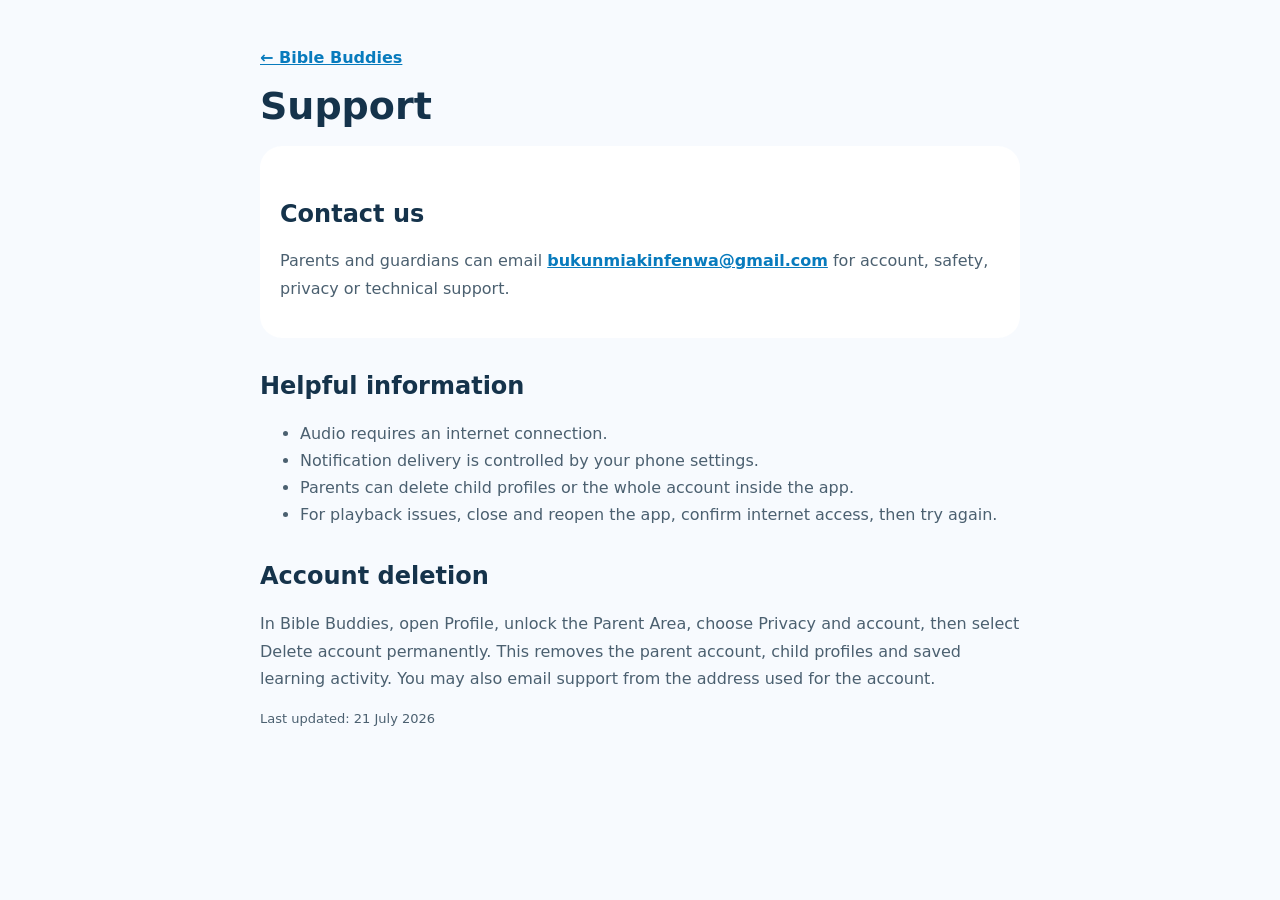
==== support.html @ 7192cf27 "Publish Bible Buddies support and legal pages" ====
<!doctype html><html lang="en"><head><meta charset="utf-8"><meta name="viewport" content="width=device-width,initial-scale=1"><title>Bible Buddies Support</title><link rel="stylesheet" href="style.css"></head><body><main><a href="index.html">← Bible Buddies</a><h1>Support</h1><div class="card"><h2>Contact us</h2><p>Parents and guardians can email <a href="mailto:bukunmiakinfenwa@gmail.com">bukunmiakinfenwa@gmail.com</a> for account, safety, privacy or technical support.</p></div><h2>Helpful information</h2><ul><li>Audio requires an internet connection.</li><li>Notification delivery is controlled by your phone settings.</li><li>Parents can delete child profiles or the whole account inside the app.</li><li>For playback issues, close and reopen the app, confirm internet access, then try again.</li></ul><h2>Account deletion</h2><p>In Bible Buddies, open Profile, unlock the Parent Area, choose Privacy and account, then select Delete account permanently. This removes the parent account, child profiles and saved learning activity. You may also email support from the address used for the account.</p><p class="small">Last updated: 21 July 2026</p></main></body></html>
---- style.css ----
:root{font-family:system-ui,-apple-system,sans-serif;color:#15334b;background:#f7fafe}body{margin:0}main{max-width:760px;margin:auto;padding:48px 22px 80px}.brand{color:#278dc9;font-size:20px;font-weight:800}h1{font-size:38px;line-height:1.12;margin:18px 0}h2{margin-top:34px}p,li{font-size:16px;line-height:1.7;color:#4b6070}nav{display:flex;flex-wrap:wrap;gap:12px;margin:30px 0}a{color:#087bbd;font-weight:700}.small{font-size:13px}.card{background:white;border-radius:22px;padding:20px;margin:18px 0}code{overflow-wrap:anywhere}
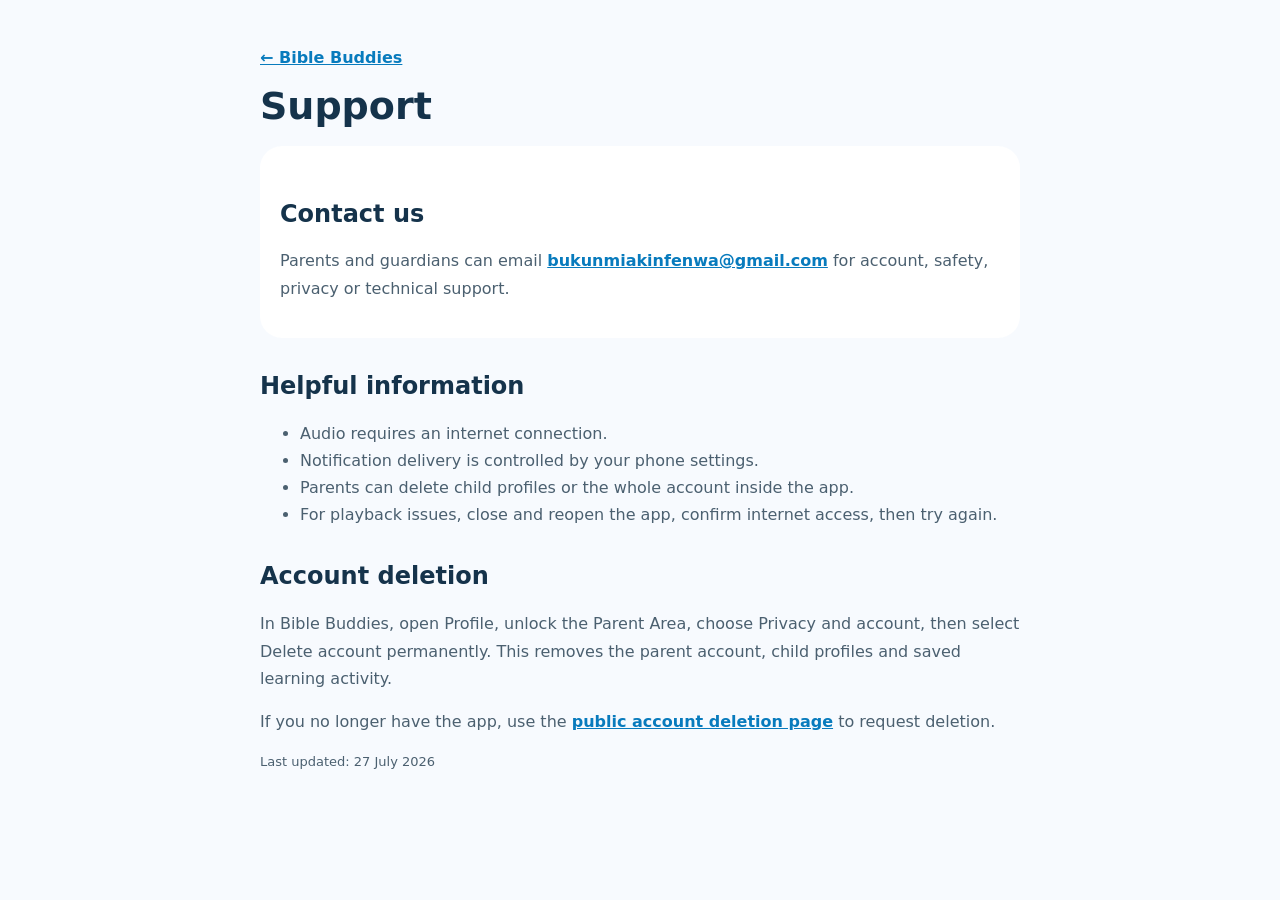
==== commit ea623114: "Link public account deletion support page" ====
--- a/support.html
+++ b/support.html
@@ -1 +1 @@
-<!doctype html><html lang="en"><head><meta charset="utf-8"><meta name="viewport" content="width=device-width,initial-scale=1"><title>Bible Buddies Support</title><link rel="stylesheet" href="style.css"></head><body><main><a href="index.html">← Bible Buddies</a><h1>Support</h1><div class="card"><h2>Contact us</h2><p>Parents and guardians can email <a href="mailto:bukunmiakinfenwa@gmail.com">bukunmiakinfenwa@gmail.com</a> for account, safety, privacy or technical support.</p></div><h2>Helpful information</h2><ul><li>Audio requires an internet connection.</li><li>Notification delivery is controlled by your phone settings.</li><li>Parents can delete child profiles or the whole account inside the app.</li><li>For playback issues, close and reopen the app, confirm internet access, then try again.</li></ul><h2>Account deletion</h2><p>In Bible Buddies, open Profile, unlock the Parent Area, choose Privacy and account, then select Delete account permanently. This removes the parent account, child profiles and saved learning activity. You may also email support from the address used for the account.</p><p class="small">Last updated: 21 July 2026</p></main></body></html>
+<!doctype html><html lang="en"><head><meta charset="utf-8"><meta name="viewport" content="width=device-width,initial-scale=1"><title>Bible Buddies Support</title><link rel="stylesheet" href="style.css"></head><body><main><a href="index.html">← Bible Buddies</a><h1>Support</h1><div class="card"><h2>Contact us</h2><p>Parents and guardians can email <a href="mailto:bukunmiakinfenwa@gmail.com">bukunmiakinfenwa@gmail.com</a> for account, safety, privacy or technical support.</p></div><h2>Helpful information</h2><ul><li>Audio requires an internet connection.</li><li>Notification delivery is controlled by your phone settings.</li><li>Parents can delete child profiles or the whole account inside the app.</li><li>For playback issues, close and reopen the app, confirm internet access, then try again.</li></ul><h2>Account deletion</h2><p>In Bible Buddies, open Profile, unlock the Parent Area, choose Privacy and account, then select Delete account permanently. This removes the parent account, child profiles and saved learning activity.</p><p>If you no longer have the app, use the <a href="delete-account.html">public account deletion page</a> to request deletion.</p><p class="small">Last updated: 27 July 2026</p></main></body></html>
